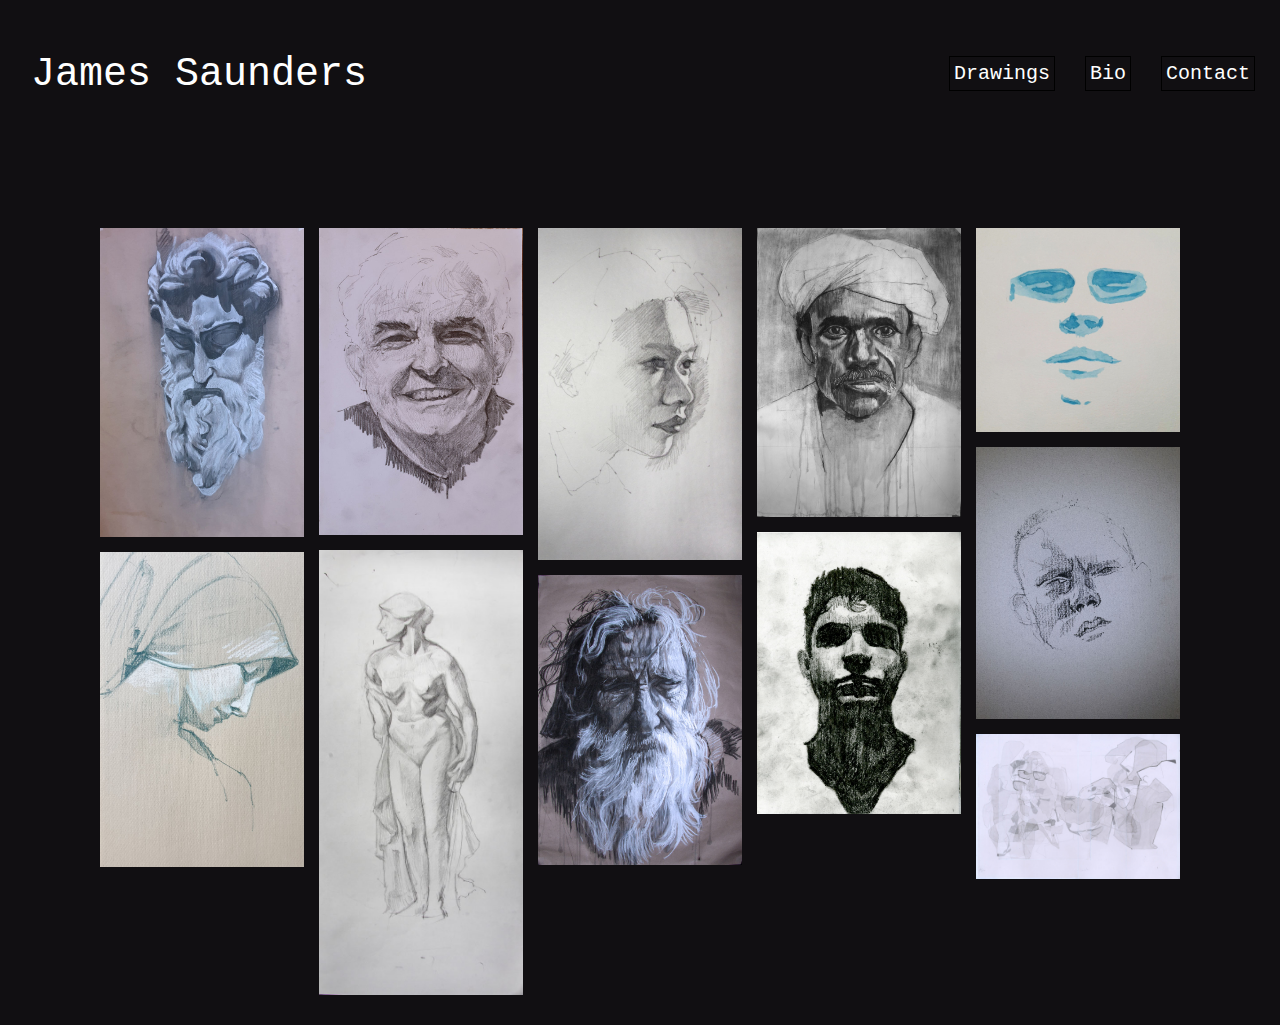
==== index.html @ 53403eec "Added google analytics tracker" ====
<!DOCTYPE html>
<html>
<head>
	<title> James Saunders - Artist </title>
	<link rel="stylesheet" type="text/css" href="stylesheet.css">
	<meta name="viewport" content="width=device-width, initial-scale=1">
	<!-- Global site tag (gtag.js) - Google Analytics -->
    <script async src="https://www.googletagmanager.com/gtag/js?id=UA-231746152-1">
    </script>
    <script>
         window.dataLayer = window.dataLayer || [];
         function gtag(){dataLayer.push(arguments);}
         gtag('js', new Date());

         gtag('config', 'UA-231746152-1');
    </script>
</head>

<body>
	<h1>
		<div id="header">
			<a href="index.html" id="logo">James Saunders</a>
			<div id="header-right">
				<a href="index.html";> Drawings </a>
				<a href="bio.html";> Bio </a>
				<a href="contact.html";> Contact </a>
			</div>
	    </div> 
	</h1>
	
	<p>
		<div id="gallery">
  
		<img src="images/Drawing018.jpg">
		<img src="images/Drawing017.jpg">
		<img src="images/Drawing016.jpg">
		<img src="images/Drawing015.jpg">
		<img src="images/Drawing014.jpg">
		<img src="images/Drawing013.jpg">
		<img src="images/Drawing012.jpg">
		<img src="images/Drawing011.jpg">
		<img src="images/Drawing010.jpg">
		<img src="images/Drawing009.jpg">
		<img src="images/Drawing001.jpg">
		
	   </div>
	</p>
</body>
</html>
---- stylesheet.css ----
body {
	background-color:#110f12;
	margin: 0;
	font-family: 'Courier New', Courier, monospace; 
}

#header {
	overflow: hidden;
	padding: 20px 10px;
}

#header a{
	float: left;
  	color: rgb(255, 255, 255);
	text-align: center;
 	padding: 20px;
	text-decoration: none;
	font-size: 18px; 
	line-height: 25px;
	border-radius: 4px;
}

#header #logo {
	font-size: 40px;
	font-weight: normal;
	color: white;
	border: 1px solid #110f12;

}

#header-right a{
	font-size: 20px;
	color: white;
	outline: 1px solid black;
    outline-offset: -16px;
	transition: 2s;
}

#header-right a:visited{
	color:white;
}

#header-right a:hover {
	color: white;
	outline: 1px solid white;
    outline-offset: -16px;
  }

#header-right a:active {
	font-weight: 700;
  }

  #header-right {
	float: right;
	font-weight: normal;
}

h2 {
	
	font-family:'Courier New', Courier, monospace; 
	font-size: 25px; 
	font-style: bold; 
	font-variant: normal; 
	font-weight: 500; 
	line-height: 60px; 
	text-align: center;
	margin-left: 40px;
	margin-right: 40px;
	animation-name: fadein;
	-moz-animation-name: fadein;
	animation-duration: 4s;
	color: #F8F8FF  
}
	
#wrapper {
	text-align: center;
}

p {
	font-family:'Courier New', Courier, monospace;
	font-size: 15px; 
	font-style: normal; 
	font-variant: normal; 
	font-weight: 500; 
	line-height: 60px; 
	text-align: left;
	margin-left: 40px;
	margin-right: 40px;
	animation-name: fadein;
	-moz-animation-name: fadein;
	animation-duration: 5s;
	color: #F8F8FF 
}

#gallery {
	line-height:0;
	-webkit-column-count:5; /* split it into 5 columns */
	-webkit-column-gap:15px; /* give it a 5px gap between columns */
	-moz-column-count:5;
	-moz-column-gap:15px;
	column-count:5;
	column-gap:15px;
	margin-top: 100px;
	margin-right: 100px;
	margin-left: 100px;
	animation-name: fadein;
	-moz-animation-name: fadein;
	animation-duration: 5s;
 }

 #gallery img {
	width: 100% !important;
	height: auto !important;
	margin-bottom:15px; /* to match column gap */
	transition: 1s;
 }

 #gallery img:hover {
	 transform: scale(0.98);
 }

 @media (max-width: 1200px) {
	#gallery {
	 -moz-column-count:    4;
	 -webkit-column-count: 4;
	 column-count:         4;
	 margin-top: 30px;
	 margin-right: 30px;
	 margin-left: 30px;
	}
 }

 @media (max-width: 1000px) {
	#gallery {
	 -moz-column-count:    3;
	 -webkit-column-count: 3;
	 column-count:         3;
	 margin-top: 20px;
	 margin-right: 20px;
	 margin-left: 20px;
	}
 }

 @media (max-width: 800px) {
	#header a {
		float: none;
		display: block;
		text-align: center;
	}
	  
	#header-right {
		float: none;
		text-align:center;
		
	}
	
	#gallery {
	 -moz-column-count:    2;
	 -webkit-column-count: 2;
	 column-count:         2;
	 margin-top: 20px;
	 margin-right: 20px;
	 margin-left: 20px;
	}

	h2 {
	
		font-family:'Courier New', Courier, monospace; 
		font-size: 20px; 
		font-style: bold; 
		font-variant: normal; 
		font-weight: 500; 
		line-height: 30px; 
		text-align: left;
		color: #F8F8FF  
	}

	p {	
	font-family:'Courier New', Courier, monospace; 
	font-size: 15px; 
	font-style: bold; 
	font-variant: normal; 
	font-weight: 500; 
	line-height: 30px; 
	text-align: left;
	color: #F8F8FF  
 	}
 }

 @media (max-width: 400px) {
	#header #logo{
	font-size: 40px;
	font-weight: normal;
	color: white;
	line-height: 50px;	
	}

	#gallery {
	 -moz-column-count:    1;
	 -webkit-column-count: 1;
	 column-count:         1;
	 margin-top: 20px;
	 margin-right: 20px;
	 margin-left: 20px;
	}

 }

 #darkbox { 
	 position:absolute;	
	 top:0; 
	 left:0; 
	 background-color:#333; 
	 overflow: hidden; 
	 text-align:center; 
}

 .darkboximg { 
	 padding:5% 5% 2% 5%; 
}

 .fullsizelink { 
	 margin-bottom:2rem; 
}

 .fullsizelink a { 
	 color:white; 
}


@keyframes fadein {
	0%   {opacity: 0.0;}
	100% {opacity: 1.0;}
  }
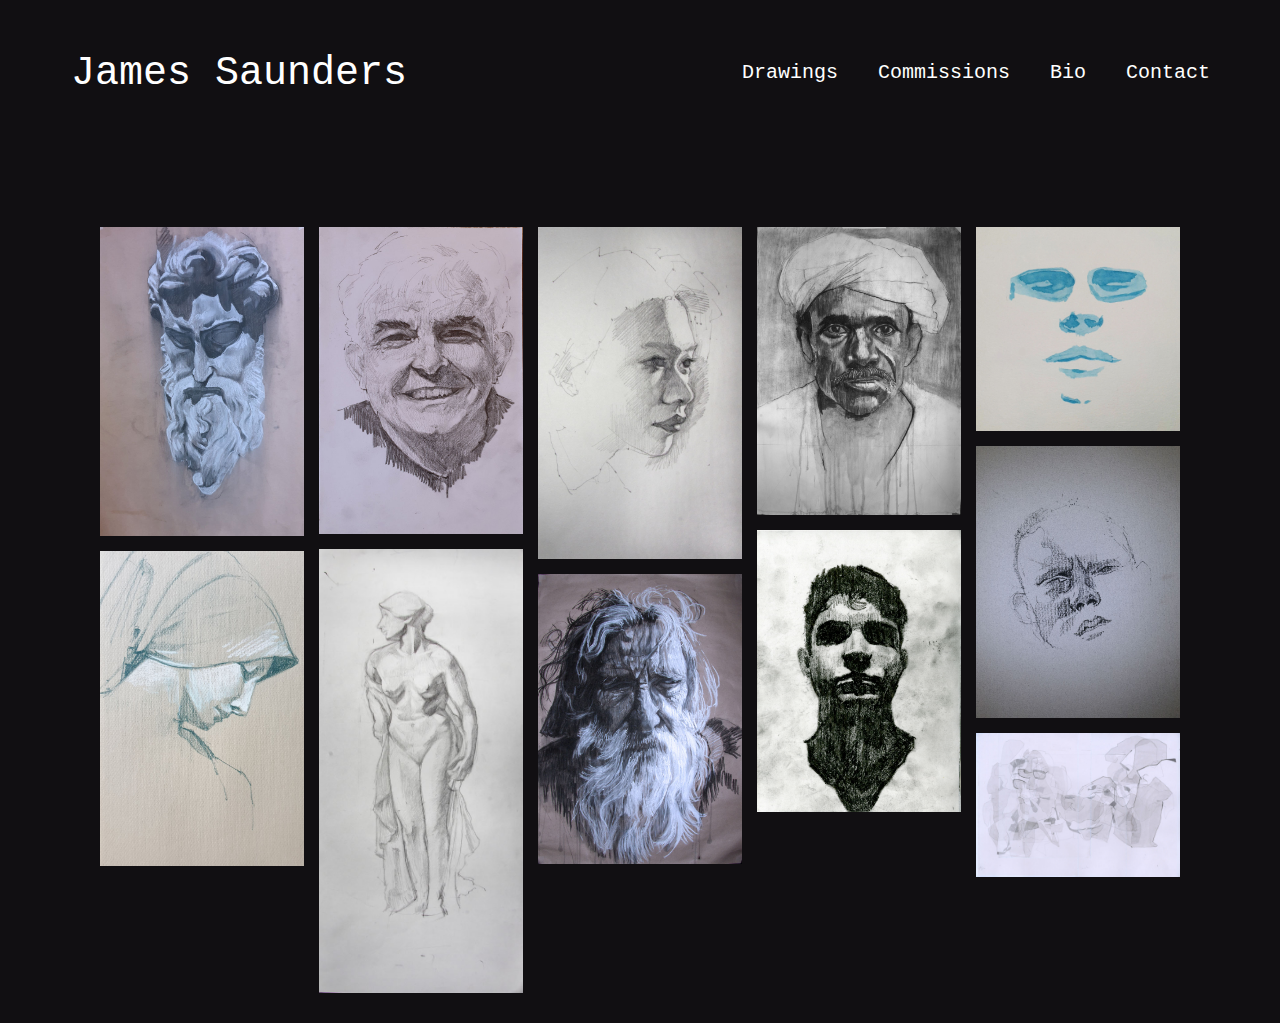
==== commit 7add6a43: "Commissions page" ====
--- a/index.html
+++ b/index.html
@@ -22,6 +22,7 @@
 			<a href="index.html" id="logo">James Saunders</a>
 			<div id="header-right">
 				<a href="index.html";> Drawings </a>
+				<a href="commissions.html";> Commissions </a>
 				<a href="bio.html";> Bio </a>
 				<a href="contact.html";> Contact </a>
 			</div>
--- a/stylesheet.css
+++ b/stylesheet.css
@@ -1,4 +1,6 @@
-
+* {
+	box-sizing: border-box;
+  }
 
 body {
 	background-color:#110f12;
@@ -9,6 +11,7 @@
 #header {
 	overflow: hidden;
 	padding: 20px 10px;
+	line-height: 100px;
 }
 
 #header a{
@@ -33,7 +36,7 @@
 #header-right a{
 	font-size: 20px;
 	color: white;
-	outline: 1px solid black;
+	outline: 1px solid #110f12;
     outline-offset: -16px;
 	transition: 2s;
 }
@@ -57,10 +60,27 @@
 	font-weight: normal;
 }
 
+h1 {
+	
+	font-family:'Courier New', Courier, monospace; 
+	font-size: 30px; 
+	font-style: bold; 
+	font-variant: normal; 
+	font-weight: 500; 
+	line-height: 60px; 
+	text-align: center;
+	margin-left: 40px;
+	margin-right: 40px;
+	animation-name: fadein;
+	-moz-animation-name: fadein;
+	animation-duration: 4s;
+	color: #F8F8FF  
+}
+
 h2 {
 	
 	font-family:'Courier New', Courier, monospace; 
-	font-size: 25px; 
+	font-size: 20px; 
 	font-style: bold; 
 	font-variant: normal; 
 	font-weight: 500; 
@@ -84,7 +104,7 @@
 	font-style: normal; 
 	font-variant: normal; 
 	font-weight: 500; 
-	line-height: 60px; 
+	line-height: 40px; 
 	text-align: left;
 	margin-left: 40px;
 	margin-right: 40px;
@@ -92,6 +112,25 @@
 	-moz-animation-name: fadein;
 	animation-duration: 5s;
 	color: #F8F8FF 
+}
+
+.comcolumn {
+	float: left;
+	width: 50%;
+	padding: 10px;
+}
+#cominfo{
+	margin-left:200px;
+}
+
+#priceguide{
+	text-align: center;
+}
+
+.row:after {
+	content: "";
+	display: table;
+	clear: both;
 }
 
 #gallery {
@@ -130,6 +169,10 @@
 	 margin-right: 30px;
 	 margin-left: 30px;
 	}
+	#cominfo{
+		margin-left:100px;
+	}
+	  
  }
 
  @media (max-width: 1000px) {
@@ -141,6 +184,10 @@
 	 margin-right: 20px;
 	 margin-left: 20px;
 	}
+	#cominfo{
+		margin: left 50px;
+		text-align: center;
+	}
  }
 
  @media (max-width: 800px) {
@@ -148,6 +195,13 @@
 		float: none;
 		display: block;
 		text-align: center;
+		line-height: 50px;	
+	}
+	.comcolumn{
+		width: 100%;
+	}
+	#cominfo{
+		margin-left:0px;
 	}
 	  
 	#header-right {
@@ -205,7 +259,6 @@
 	 margin-right: 20px;
 	 margin-left: 20px;
 	}
-
  }
 
  #darkbox { 
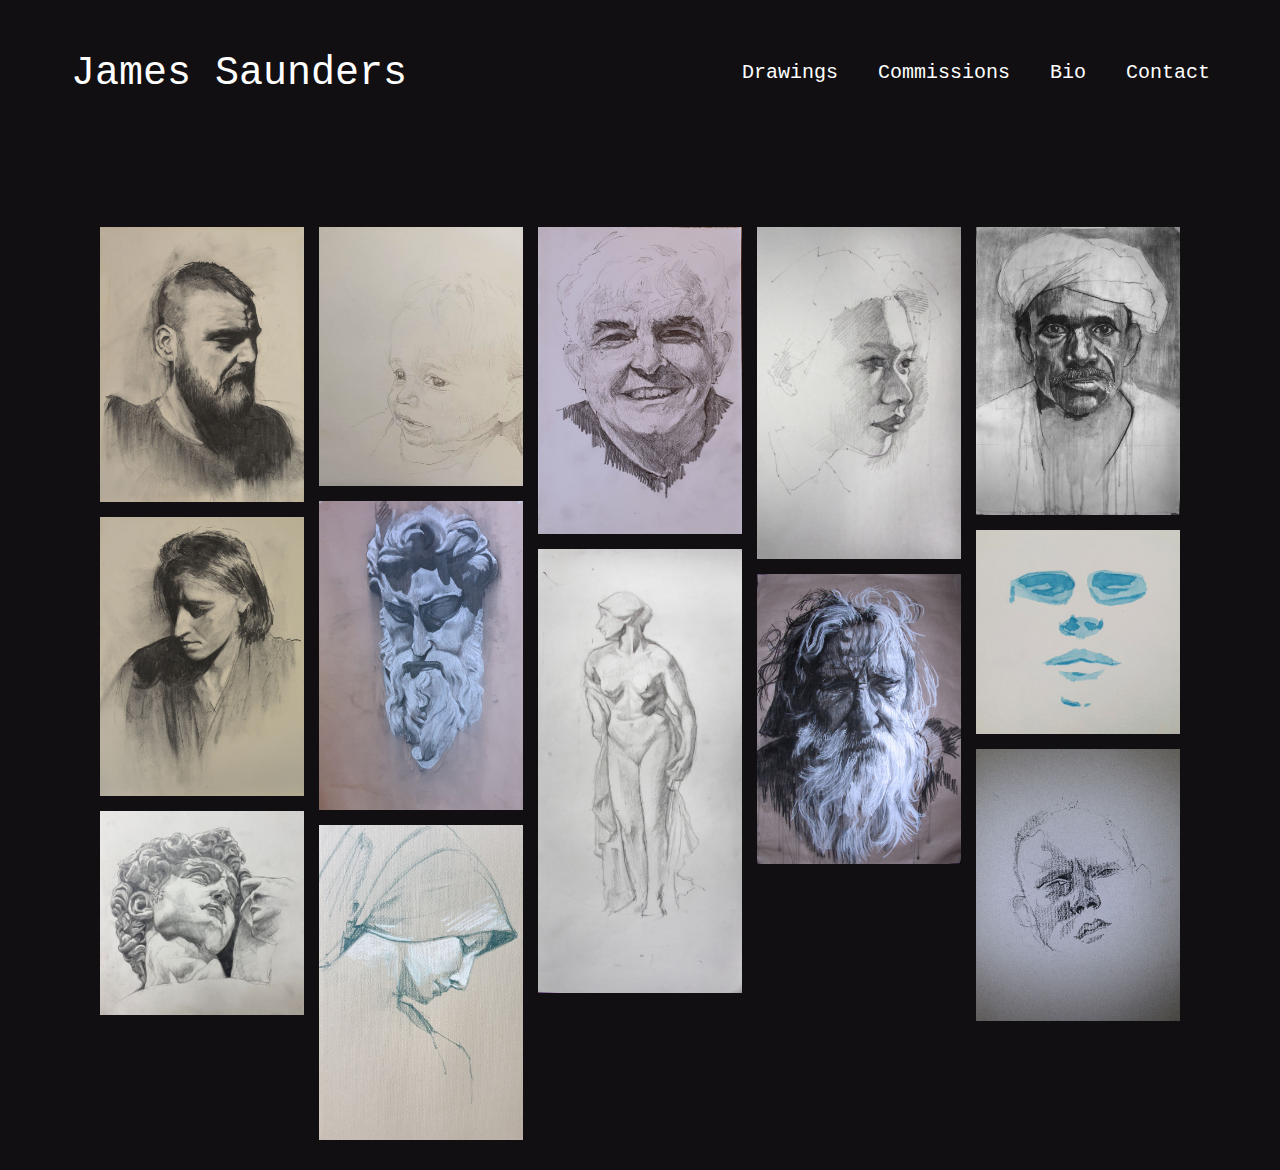
==== commit 9119f5fe: "changed back to index" ====
--- a/index.html
+++ b/index.html
@@ -1,50 +1,53 @@
-<!DOCTYPE html>
-<html>
-<head>
-	<title> James Saunders - Artist </title>
-	<link rel="stylesheet" type="text/css" href="stylesheet.css">
-	<meta name="viewport" content="width=device-width, initial-scale=1">
-	<!-- Global site tag (gtag.js) - Google Analytics -->
-    <script async src="https://www.googletagmanager.com/gtag/js?id=UA-231746152-1">
-    </script>
-    <script>
-         window.dataLayer = window.dataLayer || [];
-         function gtag(){dataLayer.push(arguments);}
-         gtag('js', new Date());
-
-         gtag('config', 'UA-231746152-1');
-    </script>
-</head>
-
-<body>
-	<h1>
-		<div id="header">
-			<a href="index.html" id="logo">James Saunders</a>
-			<div id="header-right">
-				<a href="index.html";> Drawings </a>
-				<a href="commissions.html";> Commissions </a>
-				<a href="bio.html";> Bio </a>
-				<a href="contact.html";> Contact </a>
-			</div>
-	    </div> 
-	</h1>
-	
-	<p>
-		<div id="gallery">
-  
-		<img src="images/Drawing018.jpg">
-		<img src="images/Drawing017.jpg">
-		<img src="images/Drawing016.jpg">
-		<img src="images/Drawing015.jpg">
-		<img src="images/Drawing014.jpg">
-		<img src="images/Drawing013.jpg">
-		<img src="images/Drawing012.jpg">
-		<img src="images/Drawing011.jpg">
-		<img src="images/Drawing010.jpg">
-		<img src="images/Drawing009.jpg">
-		<img src="images/Drawing001.jpg">
-		
-	   </div>
-	</p>
-</body>
-</html>
+<!DOCTYPE html>
+<html>
+<head>
+	<title> James Saunders - Artist </title>
+	<link rel="stylesheet" type="text/css" href="stylesheet.css">
+	<meta name="viewport" content="width=device-width, initial-scale=1">
+	<!-- Global site tag (gtag.js) - Google Analytics -->
+    <script async src="https://www.googletagmanager.com/gtag/js?id=G-BGDJBBH9MQ">
+    </script>
+    <script>
+         window.dataLayer = window.dataLayer || [];
+         function gtag(){dataLayer.push(arguments);}
+         gtag('js', new Date());
+
+         gtag('config', 'G-BGDJBBH9MQ');
+    </script>
+</head>
+
+<body>
+	<h1>
+		<div id="header">
+			<a href="index.html" id="logo">James Saunders</a>
+			<div id="header-right">
+				<a href="index.html";> Drawings </a>
+				<a href="commissions.html";> Commissions </a>
+				<a href="bio.html";> Bio </a>
+				<a href="contact.html";> Contact </a>
+			</div>
+	    </div> 
+	</h1>
+	
+	<p>
+		<div id="gallery">
+
+		<img src="images/Dan.jpg">
+		<img src="images/Sophia.jpg">
+		<img src="images/David.jpg">
+		<img src="images/Nino.jpg">
+		<img src="images/Drawing018.jpg">
+		<img src="images/Drawing017.jpg">
+		<img src="images/Drawing016.jpg">
+		<img src="images/Drawing015.jpg">
+		<img src="images/Drawing014.jpg">
+		<img src="images/Drawing013.jpg">
+		<img src="images/Drawing012.jpg">
+		<img src="images/Drawing010.jpg">
+		<img src="images/Drawing009.jpg">
+		
+		
+	   </div>
+	</p>
+</body>
+</html>
--- a/stylesheet.css
+++ b/stylesheet.css
@@ -261,28 +261,6 @@
 	}
  }
 
- #darkbox { 
-	 position:absolute;	
-	 top:0; 
-	 left:0; 
-	 background-color:#333; 
-	 overflow: hidden; 
-	 text-align:center; 
-}
-
- .darkboximg { 
-	 padding:5% 5% 2% 5%; 
-}
-
- .fullsizelink { 
-	 margin-bottom:2rem; 
-}
-
- .fullsizelink a { 
-	 color:white; 
-}
-
-
 @keyframes fadein {
 	0%   {opacity: 0.0;}
 	100% {opacity: 1.0;}
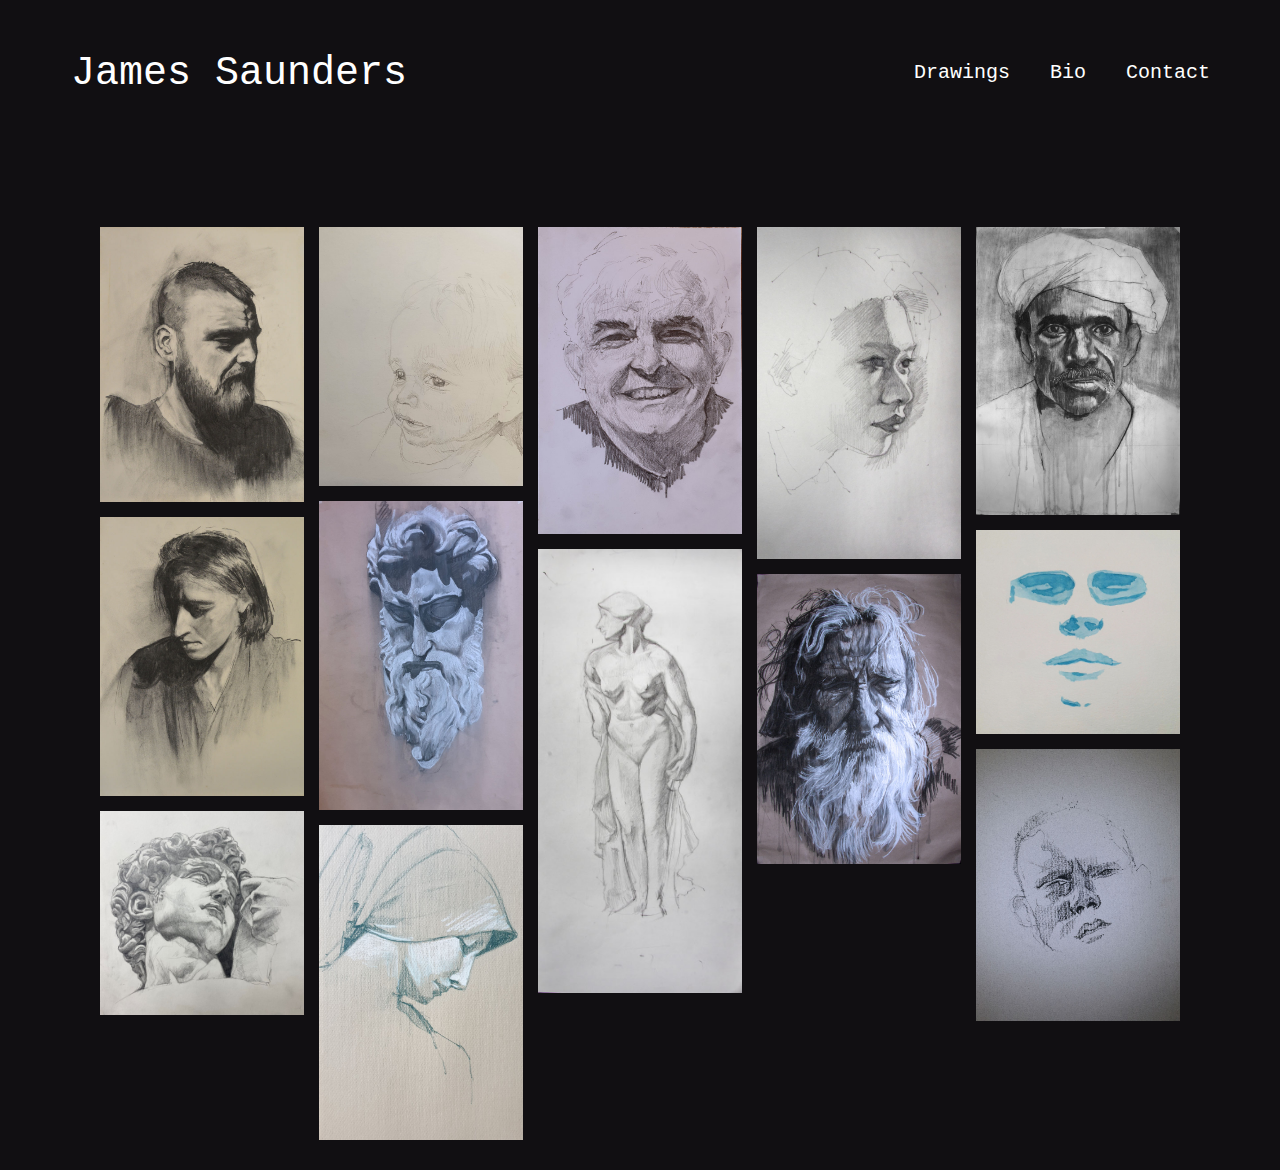
==== commit 488ff0e5: "Deleted Comisisons from header" ====
--- a/index.html
+++ b/index.html
@@ -22,7 +22,6 @@
 			<a href="index.html" id="logo">James Saunders</a>
 			<div id="header-right">
 				<a href="index.html";> Drawings </a>
-				<a href="commissions.html";> Commissions </a>
 				<a href="bio.html";> Bio </a>
 				<a href="contact.html";> Contact </a>
 			</div>
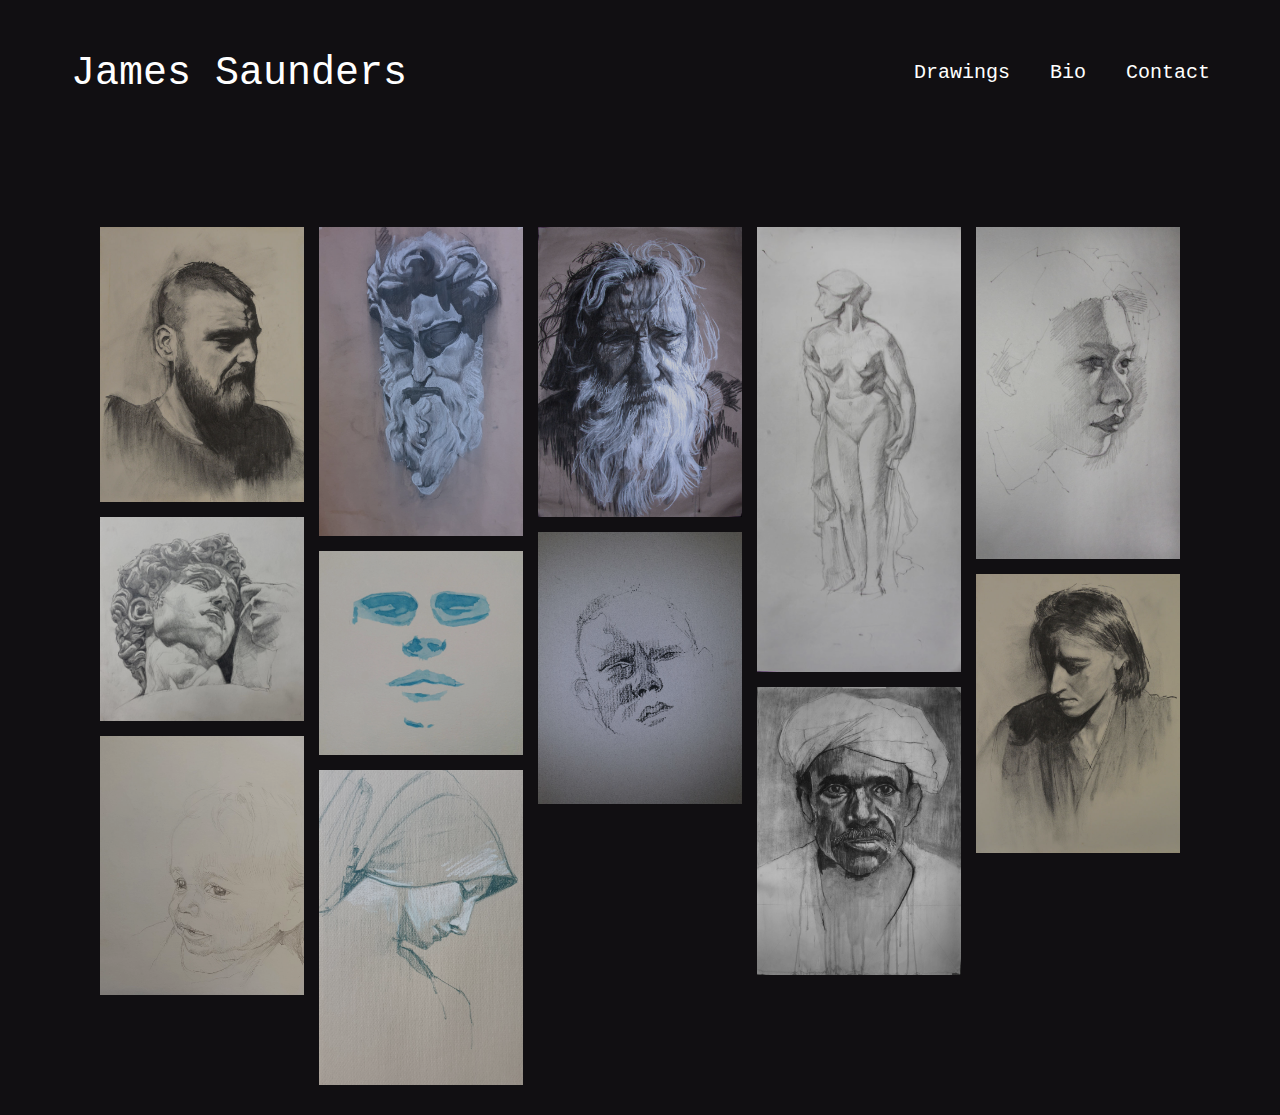
==== commit 31fe704b: "Adding Light box" ====
--- a/index.html
+++ b/index.html
@@ -14,6 +14,7 @@
 
          gtag('config', 'G-BGDJBBH9MQ');
     </script>
+	<script src="https://ajax.googleapis.com/ajax/libs/jquery/3.6.4/jquery.min.js"></script>
 </head>
 
 <body>
@@ -27,26 +28,51 @@
 			</div>
 	    </div> 
 	</h1>
+
 	
 	<p>
 		<div id="gallery">
+			<a href="images/Dan.jpg" class="lightbox_trigger"> <img src="images/Dan.jpg" class="lightbox_trigger"> </a>
+			<a href="images/David.jpg" class="lightbox_trigger"> <img src="images/David.jpg" class="lightbox_trigger"> </a>
+			<a href="images/Nino.jpg" class="lightbox_trigger"> <img src="images/Nino.jpg" class="lightbox_trigger"> </a>
+			<a href="images/Cast Head.jpg" class="lightbox_trigger"> <img src="images/Cast Head.jpg" class="lightbox_trigger"> </a>
+			<a href="images/Face.jpg" class="lightbox_trigger"> <img src="images/Face.jpg" class="lightbox_trigger"> </a>
+			<a href="images/Mother.jpg" class="lightbox_trigger"> <img src="images/Mother.jpg" class="lightbox_trigger"> </a>
+			<a href="images/Old Man.jpg" class="lightbox_trigger"> <img src="images/Old Man.jpg" class="lightbox_trigger"> </a>
+			<a href="images/Rupert.jpg" class="lightbox_trigger"> <img src="images/Rupert.jpg"class="lightbox_trigger"> </a>
+			<a href="images/Sculpture Study.jpg" class="lightbox_trigger"> <img src="images/Sculpture Study.jpg" class="lightbox_trigger"> </a>
+			<a href="images/Smoking Man.jpg" class="lightbox_trigger"> <img src="images/Smoking Man.jpg" class="lightbox_trigger"> </a>
+			<a href="images/Zoe.jpg" class="lightbox_trigger"> <img src="images/Zoe.jpg" class="lightbox_trigger"> </a>
+			<a href="images/Sophia.jpg" class="lightbox_trigger"> <img src="images/Sophia.jpg" class="lightbox_trigger"> </a>
+	   </div>
 
-		<img src="images/Dan.jpg">
-		<img src="images/Sophia.jpg">
-		<img src="images/David.jpg">
-		<img src="images/Nino.jpg">
-		<img src="images/Drawing018.jpg">
-		<img src="images/Drawing017.jpg">
-		<img src="images/Drawing016.jpg">
-		<img src="images/Drawing015.jpg">
-		<img src="images/Drawing014.jpg">
-		<img src="images/Drawing013.jpg">
-		<img src="images/Drawing012.jpg">
-		<img src="images/Drawing010.jpg">
-		<img src="images/Drawing009.jpg">
-		
-		
-	   </div>
 	</p>
+	<script>
+		jQuery(document).ready(function($) {
+			$('.lightbox_trigger').click(function(e) { 
+				e.preventDefault();
+				var image_href = $(this).attr("href");
+				
+				if ($('#lightbox').length > 0) {
+					$('#content').html('<img src="' + image_href +'"/>');
+					$('#lightbox').show();
+    			}
+
+			else {
+				var lightbox = 
+      			'<div id="lightbox">' +
+        			'<div id="content">' +
+						'<img src="' + image_href +'"/>' +
+        			'</div>' +  
+      			'</div>';
+				$('body').append(lightbox);
+    		}
+		});
+
+				$('body').on('click', '#lightbox', function() { 
+					$('#lightbox').hide();
+  				});
+		});
+	</script>	
 </body>
 </html>
--- a/stylesheet.css
+++ b/stylesheet.css
@@ -6,7 +6,10 @@
 	background-color:#110f12;
 	margin: 0;
 	font-family: 'Courier New', Courier, monospace; 
-}
+	cursor:url('cursor.png'),auto;
+}
+
+/*HEADER*/
 
 #header {
 	overflow: hidden;
@@ -30,6 +33,7 @@
 	font-weight: normal;
 	color: white;
 	border: 1px solid #110f12;
+	cursor:url('cursor.png'),auto;
 
 }
 
@@ -39,6 +43,7 @@
 	outline: 1px solid #110f12;
     outline-offset: -16px;
 	transition: 2s;
+	cursor:url('cursor.png'),auto;
 }
 
 #header-right a:visited{
@@ -49,6 +54,7 @@
 	color: white;
 	outline: 1px solid white;
     outline-offset: -16px;
+	
   }
 
 #header-right a:active {
@@ -59,6 +65,8 @@
 	float: right;
 	font-weight: normal;
 }
+
+/*TEXT STYLES*/
 
 h1 {
 	
@@ -114,6 +122,7 @@
 	color: #F8F8FF 
 }
 
+/*GALLARY*/
 .comcolumn {
 	float: left;
 	width: 50%;
@@ -121,11 +130,7 @@
 }
 #cominfo{
 	margin-left:200px;
-}
-
-#priceguide{
-	text-align: center;
-}
+} 
 
 .row:after {
 	content: "";
@@ -153,14 +158,47 @@
 	width: 100% !important;
 	height: auto !important;
 	margin-bottom:15px; /* to match column gap */
-	transition: 1s;
+	opacity:80%;
+	-webkit-transition: .3s ease-in-out;
+	transition: .3s ease-in-out;
+	cursor:url('cursor.png'),auto;
  }
 
  #gallery img:hover {
-	 transform: scale(0.98);
- }
-
- @media (max-width: 1200px) {
+	opacity:100%;
+ }
+/*LIGHTBOX*/
+
+#lightbox {
+	position:fixed; /* keeps the lightbox window in the current viewport */
+	top:0; 
+	left:0; 
+	width:100%; 
+	height:100%;
+	background: rgba(0, 0, 0, 0.832);
+	text-align:center;
+	cursor:url('x.png'),auto;
+	animation-name: fadein;
+	-moz-animation-name: fadein;
+	animation-duration: 0.5s;	
+}
+#lightbox img {
+	box-shadow:0 0 25px #111;
+	max-width:100%;
+	max-height:100%;
+}
+#content {
+	margin-top:5vh;
+	margin-bottom:5vh;
+	margin-left:5vw;
+	margin-right:5vw;
+	height:90vh;
+	max-width:90vw;
+}
+
+/* RESPONSIVE*/
+
+@media (max-width: 1200px) {
 	#gallery {
 	 -moz-column-count:    4;
 	 -webkit-column-count: 4;
@@ -175,7 +213,7 @@
 	  
  }
 
- @media (max-width: 1000px) {
+@media (max-width: 1000px) {
 	#gallery {
 	 -moz-column-count:    3;
 	 -webkit-column-count: 3;
@@ -190,7 +228,7 @@
 	}
  }
 
- @media (max-width: 800px) {
+@media (max-width: 800px) {
 	#header a {
 		float: none;
 		display: block;
@@ -243,23 +281,16 @@
  	}
  }
 
- @media (max-width: 400px) {
+@media (max-width: 400px) {
 	#header #logo{
 	font-size: 40px;
 	font-weight: normal;
 	color: white;
 	line-height: 50px;	
 	}
-
-	#gallery {
-	 -moz-column-count:    1;
-	 -webkit-column-count: 1;
-	 column-count:         1;
-	 margin-top: 20px;
-	 margin-right: 20px;
-	 margin-left: 20px;
-	}
- }
+}
+
+ /*ANIMATION*/
 
 @keyframes fadein {
 	0%   {opacity: 0.0;}
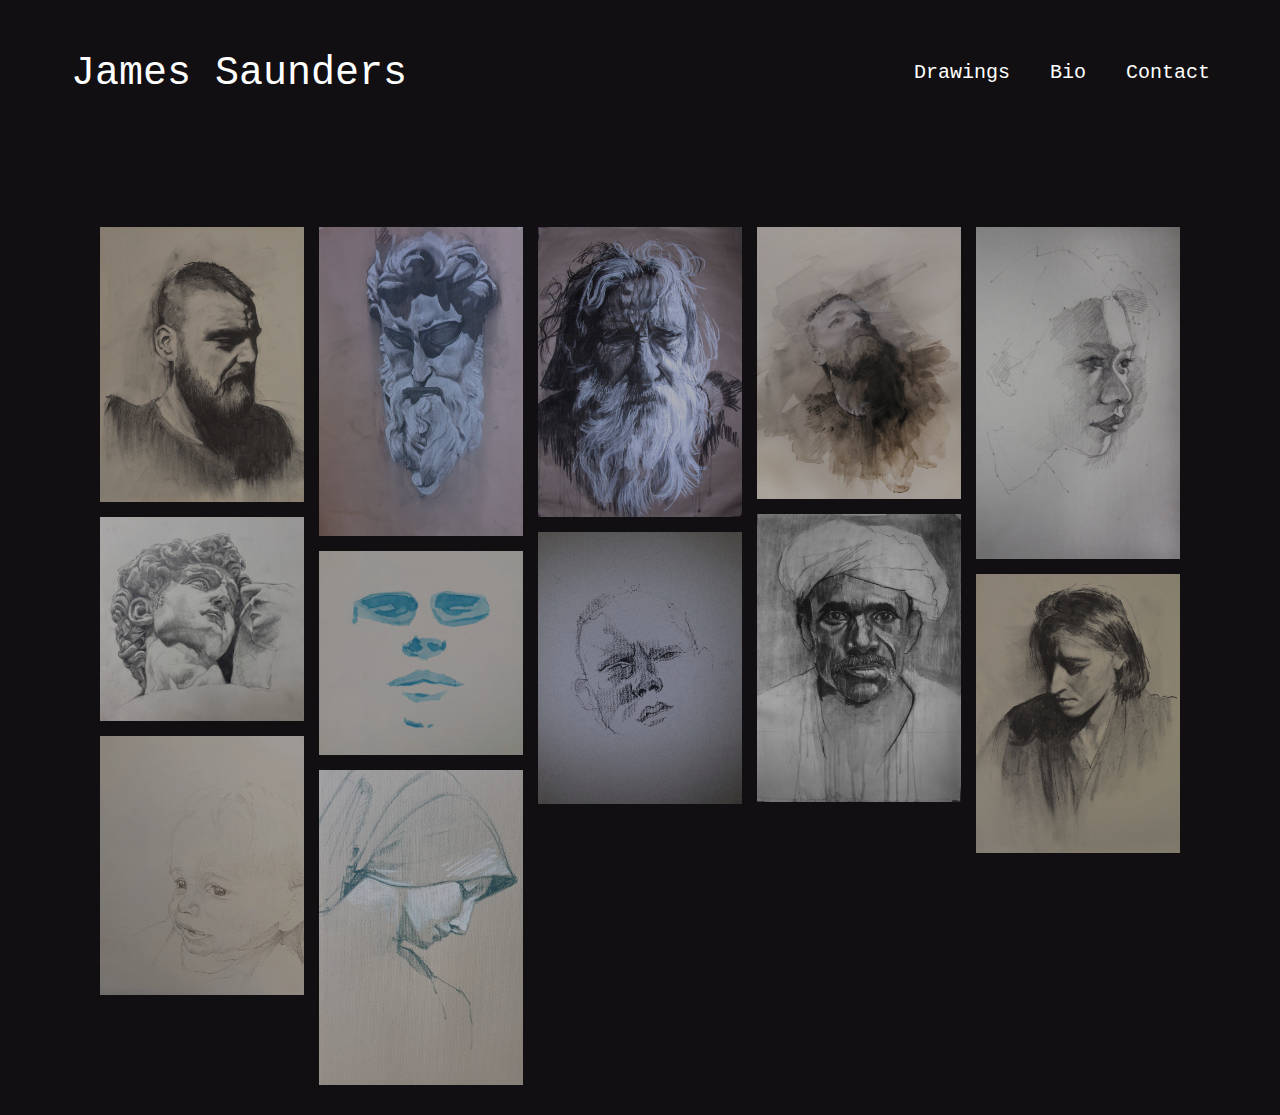
==== commit dfd69f80: "Changes contact and one image" ====
--- a/index.html
+++ b/index.html
@@ -40,7 +40,7 @@
 			<a href="images/Mother.jpg" class="lightbox_trigger"> <img src="images/Mother.jpg" class="lightbox_trigger"> </a>
 			<a href="images/Old Man.jpg" class="lightbox_trigger"> <img src="images/Old Man.jpg" class="lightbox_trigger"> </a>
 			<a href="images/Rupert.jpg" class="lightbox_trigger"> <img src="images/Rupert.jpg"class="lightbox_trigger"> </a>
-			<a href="images/Sculpture Study.jpg" class="lightbox_trigger"> <img src="images/Sculpture Study.jpg" class="lightbox_trigger"> </a>
+			<a href="images/Dan 2.jpg" class="lightbox_trigger"> <img src="images/Dan 2.jpg" class="lightbox_trigger"> </a>
 			<a href="images/Smoking Man.jpg" class="lightbox_trigger"> <img src="images/Smoking Man.jpg" class="lightbox_trigger"> </a>
 			<a href="images/Zoe.jpg" class="lightbox_trigger"> <img src="images/Zoe.jpg" class="lightbox_trigger"> </a>
 			<a href="images/Sophia.jpg" class="lightbox_trigger"> <img src="images/Sophia.jpg" class="lightbox_trigger"> </a>
--- a/stylesheet.css
+++ b/stylesheet.css
@@ -1,6 +1,11 @@
 * {
 	box-sizing: border-box;
+	cursor:url('cursor.png'),auto;
   }
+
+#html {
+	cursor:url('cursor.png'),auto;
+}
 
 body {
 	background-color:#110f12;
@@ -152,13 +157,14 @@
 	animation-name: fadein;
 	-moz-animation-name: fadein;
 	animation-duration: 5s;
+	cursor:url('cursor.png'),auto;
  }
 
  #gallery img {
 	width: 100% !important;
 	height: auto !important;
 	margin-bottom:15px; /* to match column gap */
-	opacity:80%;
+	opacity:70%;
 	-webkit-transition: .3s ease-in-out;
 	transition: .3s ease-in-out;
 	cursor:url('cursor.png'),auto;
